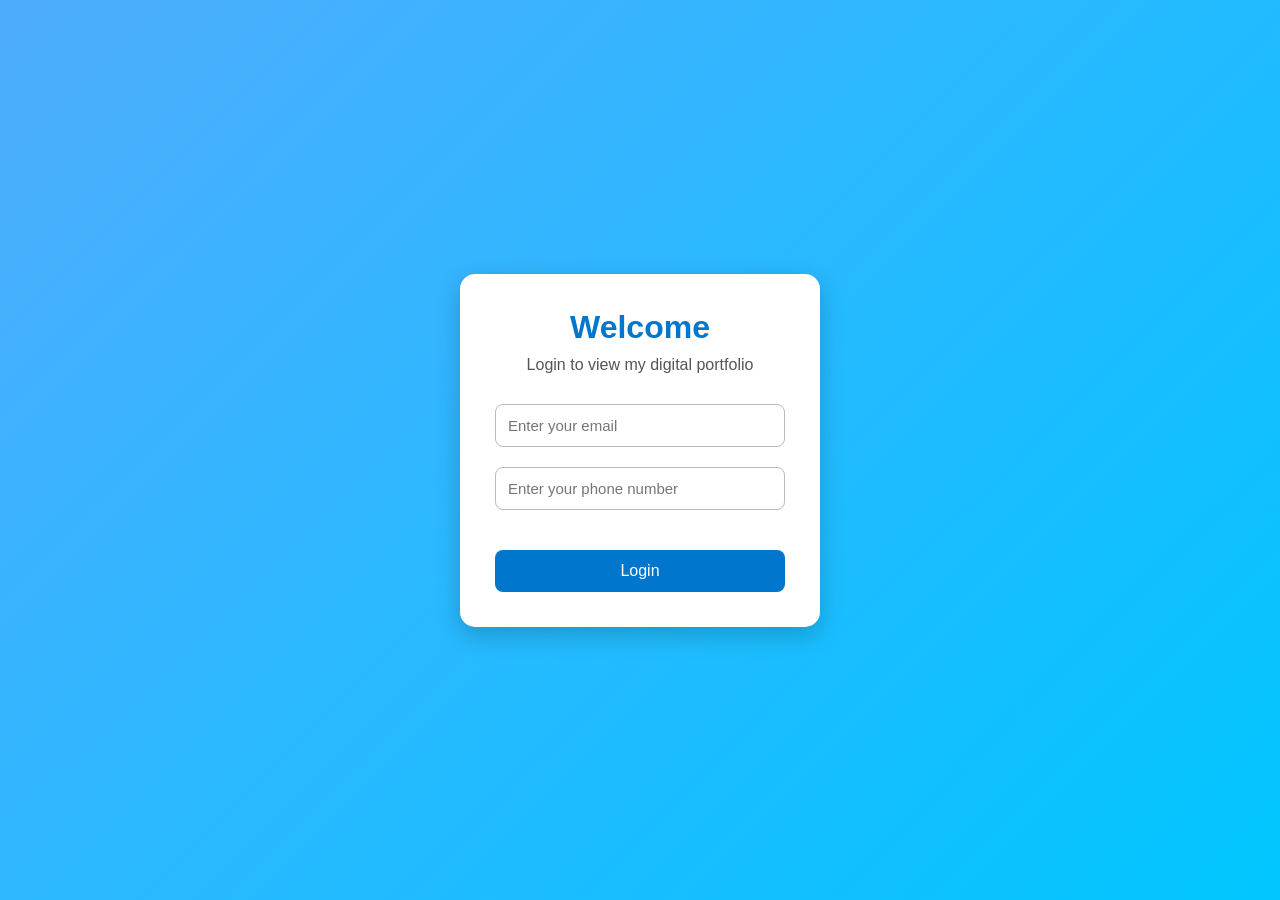
==== portfolio.html @ e4547590 "Update portfolio.html" ====
<!DOCTYPE html>
<html lang="en">
<head>
    <meta charset="UTF-8">
    <meta name="viewport" content="width=device-width, initial-scale=1.0">
    <title>My Digital Portfolio</title>
    <link rel="stylesheet" href="style.css">
</head>
<body>

    <nav class="navbar">
        <h2>My Portfolio</h2>
        <div>
            <button class="nav-btn" onclick="toggleDarkMode()">Toggle Dark Mode</button>
            <button class="nav-btn logout-btn" onclick="logout()">Logout</button>
        </div>
    </nav>

    <header class="hero reveal">
        <img src="profile.jpg" alt="Profile Photo" class="profile-img">
        <h1>Steve J. Stephen</h1>
        <p>B.Tech Computer Science Student | Programmer | Tech Enthusiast</p>
    </header>

    <section class="about reveal">
        <h2>About Me</h2>
        <p>
            I am a B.Tech Computer Science student with a strong interest in programming,
            problem solving, web development, and learning new technologies.
            I enjoy building projects and improving my technical skills step by step.
        </p>
    </section>

    <section class="skills reveal">
        <h2>Skills</h2>
        <div class="skill-list">
            <span>C</span>
            <span>Python</span>
            <span>Java</span>
            <span>HTML</span>
            <span>CSS</span>
            <span>JavaScript</span>
            <span>GitHub</span>
        </div>
    </section>

    <section class="projects reveal">
        <h2>Projects</h2>
        <div class="project-container">

            <div class="project-card">
                <h3>Digital Portfolio Website</h3>
                <p>
                    A modern responsive portfolio website with login validation, dark mode, and animations.
                </p>

                <div class="project-links">
                    <a href="https://stevejs-droid.github.io/digital-portfolio/portfolio.html" target="_blank" class="btn demo-btn">
                        🚀 Live Demo
                    </a>

                    <a href="https://github.com/stevejs-droid/digital-portfolio" target="_blank" class="btn code-btn">
                        💻 Source Code
                    </a>
                </div>
            </div>

            <div class="project-card">
                <h3>Student Mark Calculator</h3>
                <p>
                    A simple application to calculate student marks, total, and average.
                </p>

                <div class="project-links">
                    <a href="https://stevejs-droid.github.io/Student_Mark_Calculator/" target="_blank" class="btn demo-btn">
                        🚀 Live Demo
                    </a>

                    <a href="https://github.com/stevejs-droid/Student_Mark_Calculator" target="_blank" class="btn code-btn">
                        💻 Source Code
                    </a>
                </div>
            </div>

        </div>
    </section>

    <section class="contact reveal">
        <h2>Contact Me</h2>

        <div class="contact-box">
            <p><strong>Email:</strong> stevealpy@gmail.com</p>
            <p><strong>Phone:</strong> +91 7012779762</p>

            <div class="social-links">
                <a href="https://www.linkedin.com/in/steve-j-stephen-24732438b/" target="_blank" class="social-btn linkedin">
                    LinkedIn
                </a>

                <a href="https://github.com/stevejs-droid" target="_blank" class="social-btn github">
                    GitHub
                </a>
            </div>
        </div>
    </section>

    <footer class="footer">
        <p>© 2026 Steve J. Stephen | All Rights Reserved</p>
    </footer>

    <script src="script.js"></script>
</body>
</html>
---- style.css ----
* {
    margin: 0;
    padding: 0;
    box-sizing: border-box;
}

body {
    font-family: Arial, sans-serif;
    background: #f4f7fb;
    color: #222;
    transition: 0.3s;
}

/* Login Page */
.login-body {
    background: linear-gradient(135deg, #4facfe, #00c6ff);
    min-height: 100vh;
}

.login-container {
    display: flex;
    justify-content: center;
    align-items: center;
    min-height: 100vh;
    padding: 20px;
}

.login-box {
    background: white;
    padding: 35px;
    width: 360px;
    border-radius: 15px;
    box-shadow: 0 8px 25px rgba(0,0,0,0.2);
    text-align: center;
    animation: fadeIn 1s ease;
}

.login-box h1 {
    margin-bottom: 10px;
    color: #0077cc;
}

.login-box p {
    margin-bottom: 20px;
    color: #555;
}

.login-box input {
    width: 100%;
    padding: 12px;
    margin: 10px 0;
    border: 1px solid #bbb;
    border-radius: 8px;
    font-size: 15px;
}

.login-box button {
    width: 100%;
    padding: 12px;
    background: #0077cc;
    color: white;
    border: none;
    border-radius: 8px;
    font-size: 16px;
    cursor: pointer;
    margin-top: 10px;
}

.login-box button:hover {
    background: #005fa3;
}

#error-msg {
    color: red;
    font-size: 14px;
    margin-top: 8px;
}

/* Navbar */
.navbar {
    background: #0077cc;
    color: white;
    padding: 15px 30px;
    display: flex;
    justify-content: space-between;
    align-items: center;
}

.nav-btn {
    padding: 10px 14px;
    border: none;
    background: white;
    color: #0077cc;
    border-radius: 6px;
    cursor: pointer;
    margin-left: 10px;
    font-weight: bold;
}

.nav-btn:hover {
    background: #e6f2ff;
}

.logout-btn {
    background: #ffdddd;
    color: #cc0000;
}

/* Hero */
.hero {
    text-align: center;
    padding: 50px 20px 30px;
}

.profile-img {
    width: 140px;
    height: 140px;
    border-radius: 50%;
    border: 5px solid #0077cc;
    object-fit: cover;
    margin-bottom: 15px;
}

/* Sections */
section {
    max-width: 1000px;
    margin: 30px auto;
    background: white;
    padding: 25px;
    border-radius: 14px;
    box-shadow: 0 4px 15px rgba(0,0,0,0.08);
}

section h2 {
    margin-bottom: 15px;
    color: #0077cc;
}

/* Skills */
.skill-list {
    display: flex;
    flex-wrap: wrap;
    gap: 12px;
}

.skill-list span {
    background: #e6f2ff;
    color: #0077cc;
    padding: 10px 15px;
    border-radius: 20px;
    font-weight: bold;
}

/* Projects */
.project-container {
    display: flex;
    flex-wrap: wrap;
    gap: 20px;
}

.project-card {
    flex: 1 1 250px;
    background: #f8fbff;
    padding: 20px;
    border-left: 5px solid #0077cc;
    border-radius: 10px;
    transition: transform 0.3s;
}

.project-card:hover {
    transform: translateY(-5px);
}

/* Contact Social Links */
.social-links {
    margin-top: 15px;
    display: flex;
    gap: 15px;
    flex-wrap: wrap;
}

.social-btn {
    padding: 10px 18px;
    border-radius: 8px;
    text-decoration: none;
    color: white;
    font-weight: bold;
    transition: 0.3s;
}

.linkedin {
    background: #0077b5;
}

.linkedin:hover {
    background: #005582;
}

.github {
    background: #333;
}

.github:hover {
    background: #000;
}

/* Footer */
.footer {
    text-align: center;
    padding: 20px;
    background: #0077cc;
    color: white;
    margin-top: 30px;
}

/* Dark Mode */
.dark-mode {
    background: #121212;
    color: white;
}

.dark-mode section {
    background: #1e1e1e;
    color: white;
}

.dark-mode .project-card {
    background: #2a2a2a;
}

.dark-mode .skill-list span {
    background: #333;
    color: #fff;
}

.dark-mode .navbar,
.dark-mode .footer {
    background: #1a1a1a;
}

/* Animation */
.reveal {
    opacity: 0;
    transform: translateY(40px);
    animation: revealAnim 1s forwards;
}

.reveal:nth-child(2) {
    animation-delay: 0.2s;
}

.reveal:nth-child(3) {
    animation-delay: 0.4s;
}

.reveal:nth-child(4) {
    animation-delay: 0.6s;
}

.reveal:nth-child(5) {
    animation-delay: 0.8s;
}

@keyframes revealAnim {
    to {
        opacity: 1;
        transform: translateY(0);
    }
}

@keyframes fadeIn {
    from {
        opacity: 0;
        transform: scale(0.95);
    }
    to {
        opacity: 1;
        transform: scale(1);
    }
}
/* Project Buttons */
.project-links {
    margin-top: 15px;
    display: flex;
    gap: 10px;
    flex-wrap: wrap;
}

.btn {
    padding: 8px 14px;
    border-radius: 6px;
    text-decoration: none;
    color: white;
    font-size: 14px;
    font-weight: bold;
    transition: 0.3s;
}

.demo-btn {
    background: #28a745;
}

.demo-btn:hover {
    background: #1e7e34;
}

.code-btn {
    background: #333;
}

.code-btn:hover {
    background: #000;
}
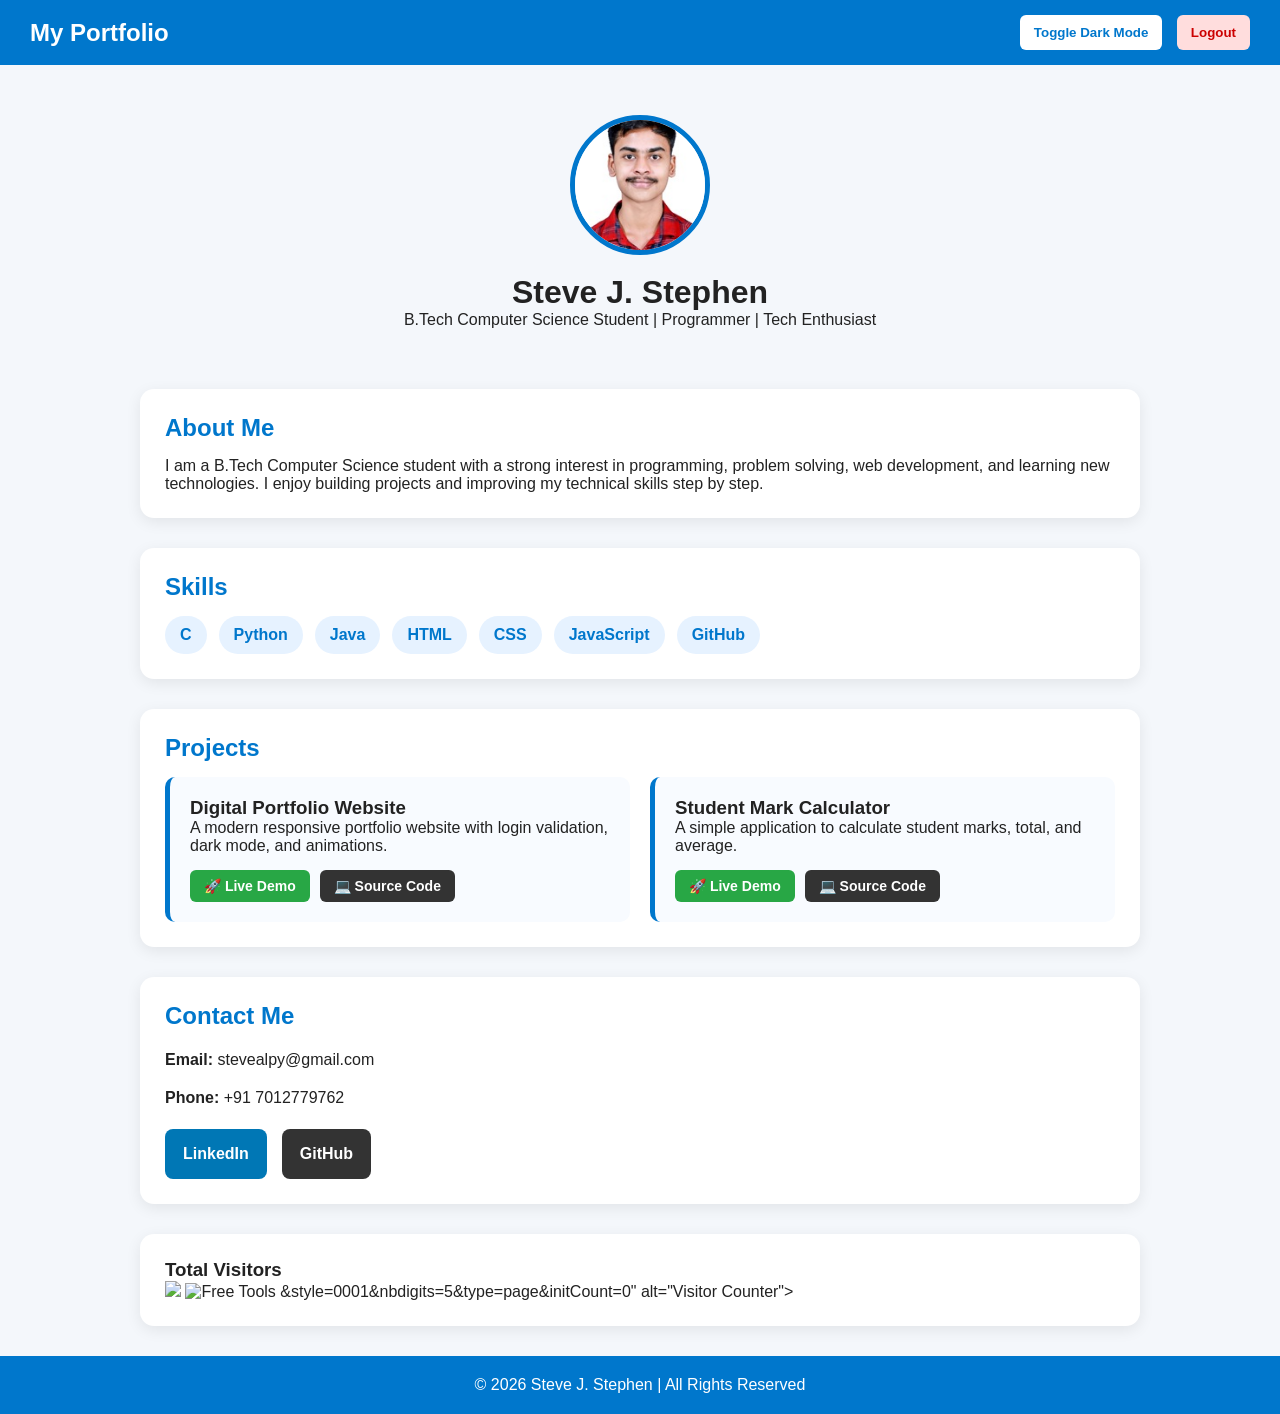
==== commit 521592e7: "Update portfolio.html" ====
--- a/portfolio.html
+++ b/portfolio.html
@@ -104,9 +104,16 @@
         </div>
     </section>
 
-    <footer class="footer">
-        <p>© 2026 Steve J. Stephen | All Rights Reserved</p>
-    </footer>
+<section class="visitor-count">
+    <h3>Total Visitors</h3>
+    <img src="https://hitwebcounter.com/counter/counter.php?page=<!-- hitwebcounter Code START -->
+<a href="https://www.hitwebcounter.com/" target="_blank">
+<img src="https://hitwebcounter.com/counter/counter.php?page=21486927&style=0036&nbdigits=5&type=page&initCount=0" title="Free Tools" Alt="Free Tools"   border="0" /></a>   &style=0001&nbdigits=5&type=page&initCount=0" alt="Visitor Counter">
+</section>
+
+<footer class="footer">
+    <p>© 2026 Steve J. Stephen | All Rights Reserved</p>
+</footer>
 
     <script src="script.js"></script>
 </body>
--- a/style.css
+++ b/style.css
@@ -171,7 +171,50 @@
     transform: translateY(-5px);
 }
 
-/* Contact Social Links */
+.project-links {
+    margin-top: 15px;
+    display: flex;
+    gap: 10px;
+    flex-wrap: wrap;
+}
+
+.btn {
+    padding: 8px 14px;
+    border-radius: 6px;
+    text-decoration: none;
+    color: white;
+    font-size: 14px;
+    font-weight: bold;
+    transition: 0.3s;
+}
+
+.demo-btn {
+    background: #28a745;
+}
+
+.demo-btn:hover {
+    background: #1e7e34;
+}
+
+.code-btn {
+    background: #333;
+}
+
+.code-btn:hover {
+    background: #000;
+}
+
+/* Contact Section */
+.contact-box {
+    margin-top: 10px;
+    line-height: 1.9;
+}
+
+.contact-box p {
+    font-size: 16px;
+    margin-bottom: 8px;
+}
+
 .social-links {
     margin-top: 15px;
     display: flex;
@@ -278,36 +321,3 @@
         transform: scale(1);
     }
 }
-/* Project Buttons */
-.project-links {
-    margin-top: 15px;
-    display: flex;
-    gap: 10px;
-    flex-wrap: wrap;
-}
-
-.btn {
-    padding: 8px 14px;
-    border-radius: 6px;
-    text-decoration: none;
-    color: white;
-    font-size: 14px;
-    font-weight: bold;
-    transition: 0.3s;
-}
-
-.demo-btn {
-    background: #28a745;
-}
-
-.demo-btn:hover {
-    background: #1e7e34;
-}
-
-.code-btn {
-    background: #333;
-}
-
-.code-btn:hover {
-    background: #000;
-}
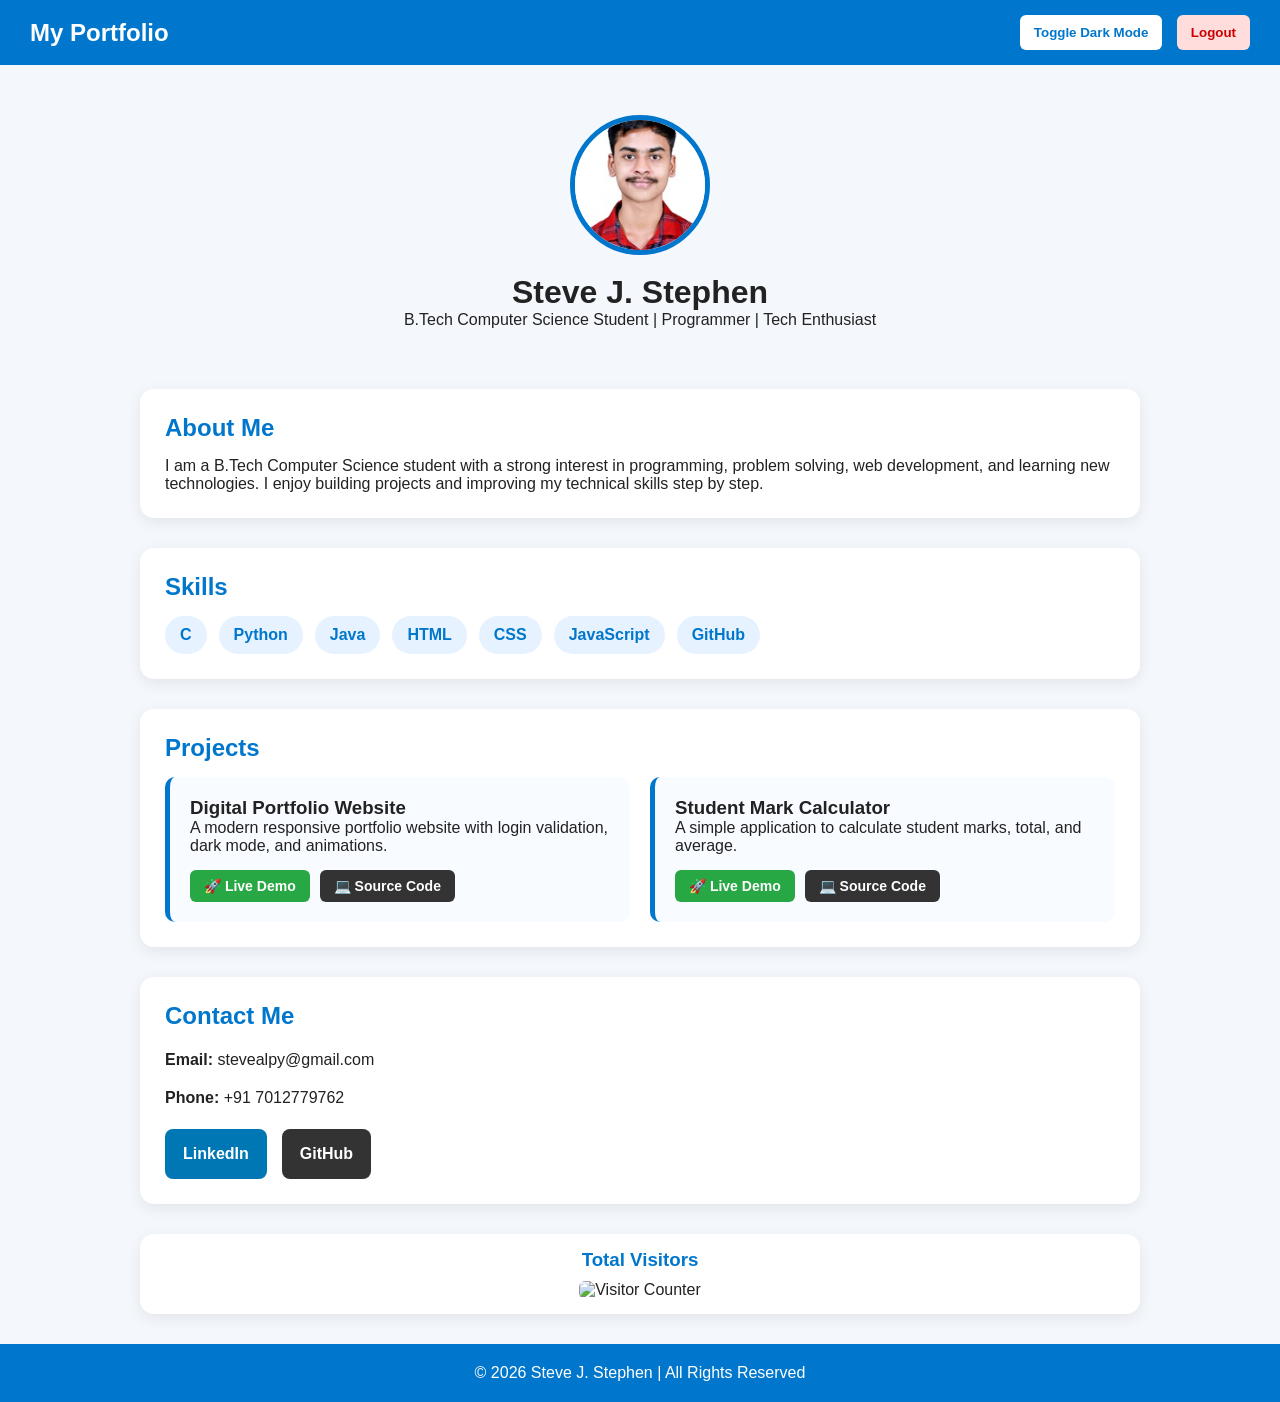
==== commit 9f1a25f6: "Update portfolio.html" ====
--- a/portfolio.html
+++ b/portfolio.html
@@ -106,9 +106,7 @@
 
 <section class="visitor-count">
     <h3>Total Visitors</h3>
-    <img src="https://hitwebcounter.com/counter/counter.php?page=<!-- hitwebcounter Code START -->
-<a href="https://www.hitwebcounter.com/" target="_blank">
-<img src="https://hitwebcounter.com/counter/counter.php?page=21486927&style=0036&nbdigits=5&type=page&initCount=0" title="Free Tools" Alt="Free Tools"   border="0" /></a>   &style=0001&nbdigits=5&type=page&initCount=0" alt="Visitor Counter">
+    <img src="https://hitwebcounter.com/counter/counter.php?page=123456&style=0001&nbdigits=5&type=page&initCount=0" alt="Visitor Counter">
 </section>
 
 <footer class="footer">
--- a/style.css
+++ b/style.css
@@ -321,3 +321,17 @@
         transform: scale(1);
     }
 }
+.visitor-count {
+    text-align: center;
+    margin: 30px auto;
+    padding: 15px;
+}
+
+.visitor-count h3 {
+    margin-bottom: 10px;
+    color: #0077cc;
+}
+
+.visitor-count img {
+    border-radius: 6px;
+}
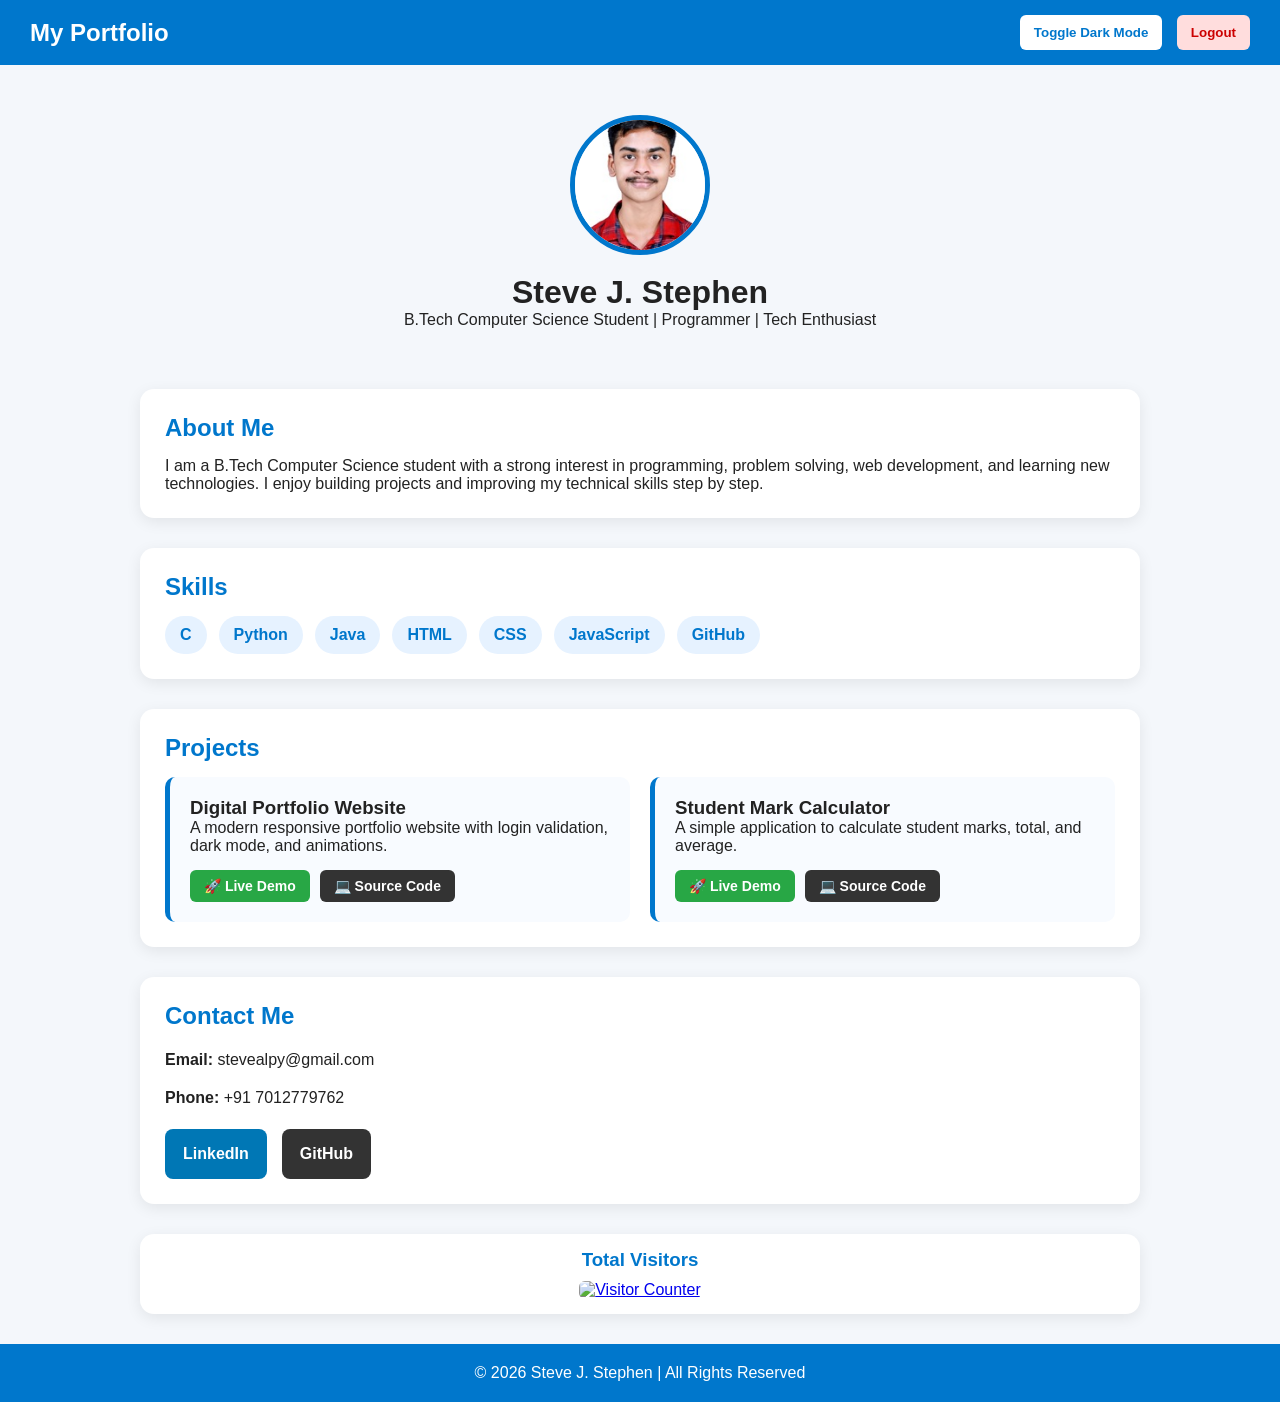
==== commit 307c594f: "Update portfolio.html" ====
--- a/portfolio.html
+++ b/portfolio.html
@@ -106,13 +106,18 @@
 
 <section class="visitor-count">
     <h3>Total Visitors</h3>
-    <img src="https://hitwebcounter.com/counter/counter.php?page=123456&style=0001&nbdigits=5&type=page&initCount=0" alt="Visitor Counter">
+
+    <a href="https://www.hitwebcounter.com/" target="_blank">
+        <img src="https://hitwebcounter.com/counter/counter.php?page=21486927&style=0036&nbdigits=5&type=page&initCount=0" 
+             title="Visitor Counter" 
+             alt="Visitor Counter" 
+             border="0">
+    </a>
 </section>
 
 <footer class="footer">
     <p>© 2026 Steve J. Stephen | All Rights Reserved</p>
 </footer>
-
     <script src="script.js"></script>
 </body>
 </html>
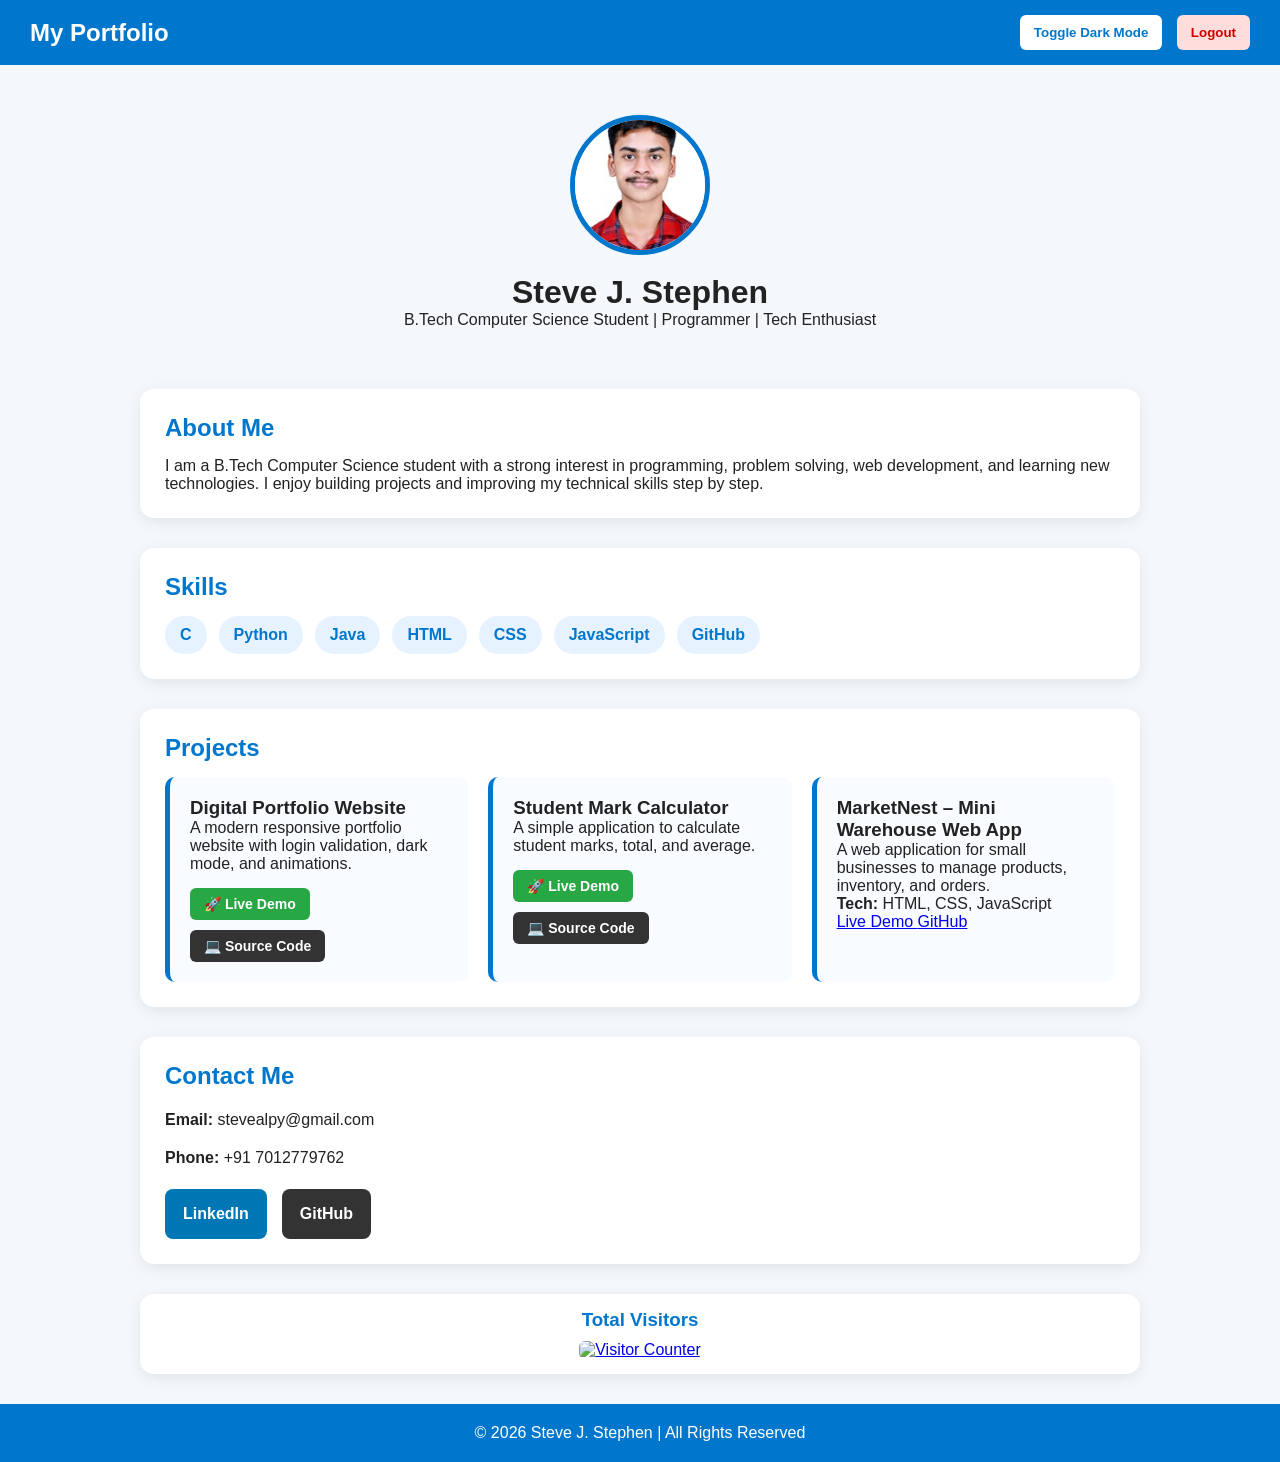
==== commit b1ca701a: "Add 'MarketNest' project to portfolio Added a new project 'MarketNest' to the portfolio with demo an" ====
--- a/portfolio.html
+++ b/portfolio.html
@@ -81,6 +81,23 @@
                     </a>
                 </div>
             </div>
+            <div class="project-card">
+  <h3>MarketNest – Mini Warehouse Web App</h3>
+  <p>
+    A web application for small businesses to manage products,
+    inventory, and orders.
+  </p>
+
+  <p><strong>Tech:</strong> HTML, CSS, JavaScript</p>
+
+  <a href="https://stevejs-droid.github.io/marketnest/" target="_blank">
+    Live Demo
+  </a>
+
+  <a href="https://github.com/stevejs-droid/marketnest" target="_blank">
+    GitHub
+  </a>
+</div>
 
         </div>
     </section>
--- a/style.css
+++ b/style.css
@@ -321,6 +321,7 @@
         transform: scale(1);
     }
 }
+/* Visitor Counter */
 .visitor-count {
     text-align: center;
     margin: 30px auto;
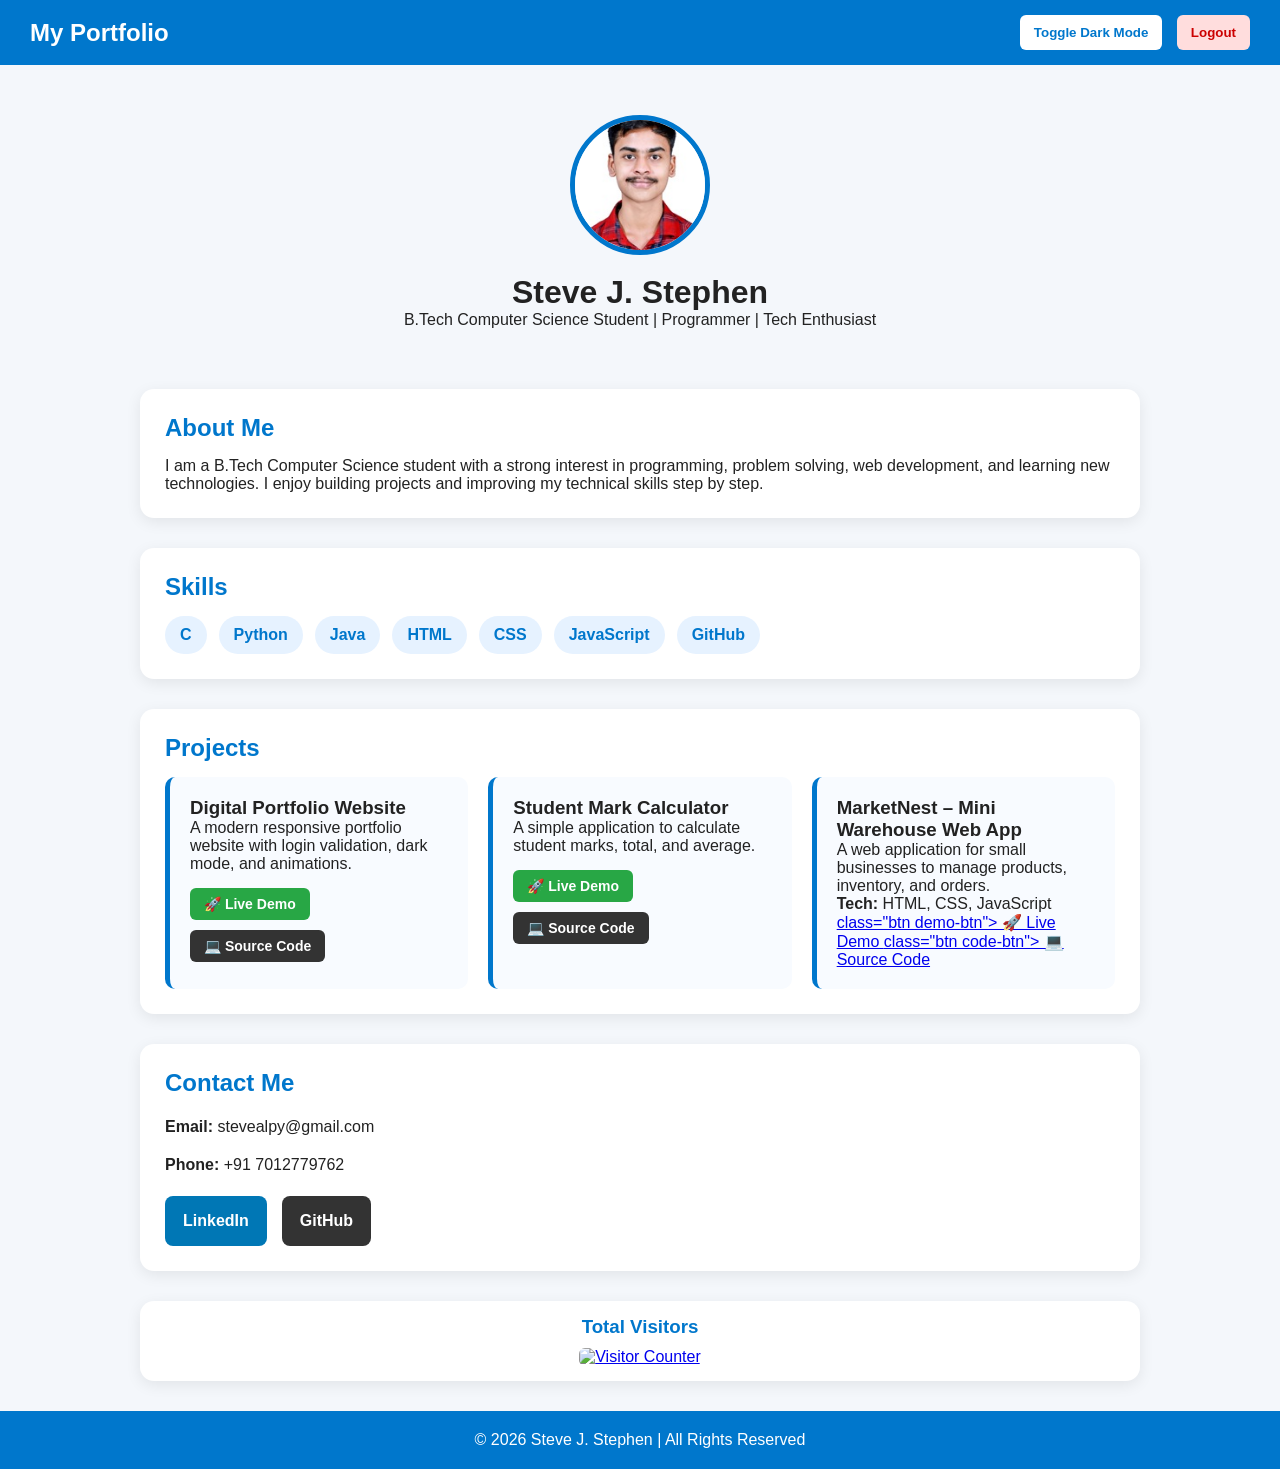
==== commit c973a3e2: "Update portfolio.html" ====
--- a/portfolio.html
+++ b/portfolio.html
@@ -90,12 +90,12 @@
 
   <p><strong>Tech:</strong> HTML, CSS, JavaScript</p>
 
-  <a href="https://stevejs-droid.github.io/marketnest/" target="_blank">
-    Live Demo
+  <a href="https://stevejs-droid.github.io/marketnest/" target="_blank"> class="btn demo-btn">
+                        🚀 Live Demo
   </a>
 
-  <a href="https://github.com/stevejs-droid/marketnest" target="_blank">
-    GitHub
+  <a href="https://github.com/stevejs-droid/marketnest" target="_blank"> class="btn code-btn">
+                        💻 Source Code
   </a>
 </div>
 
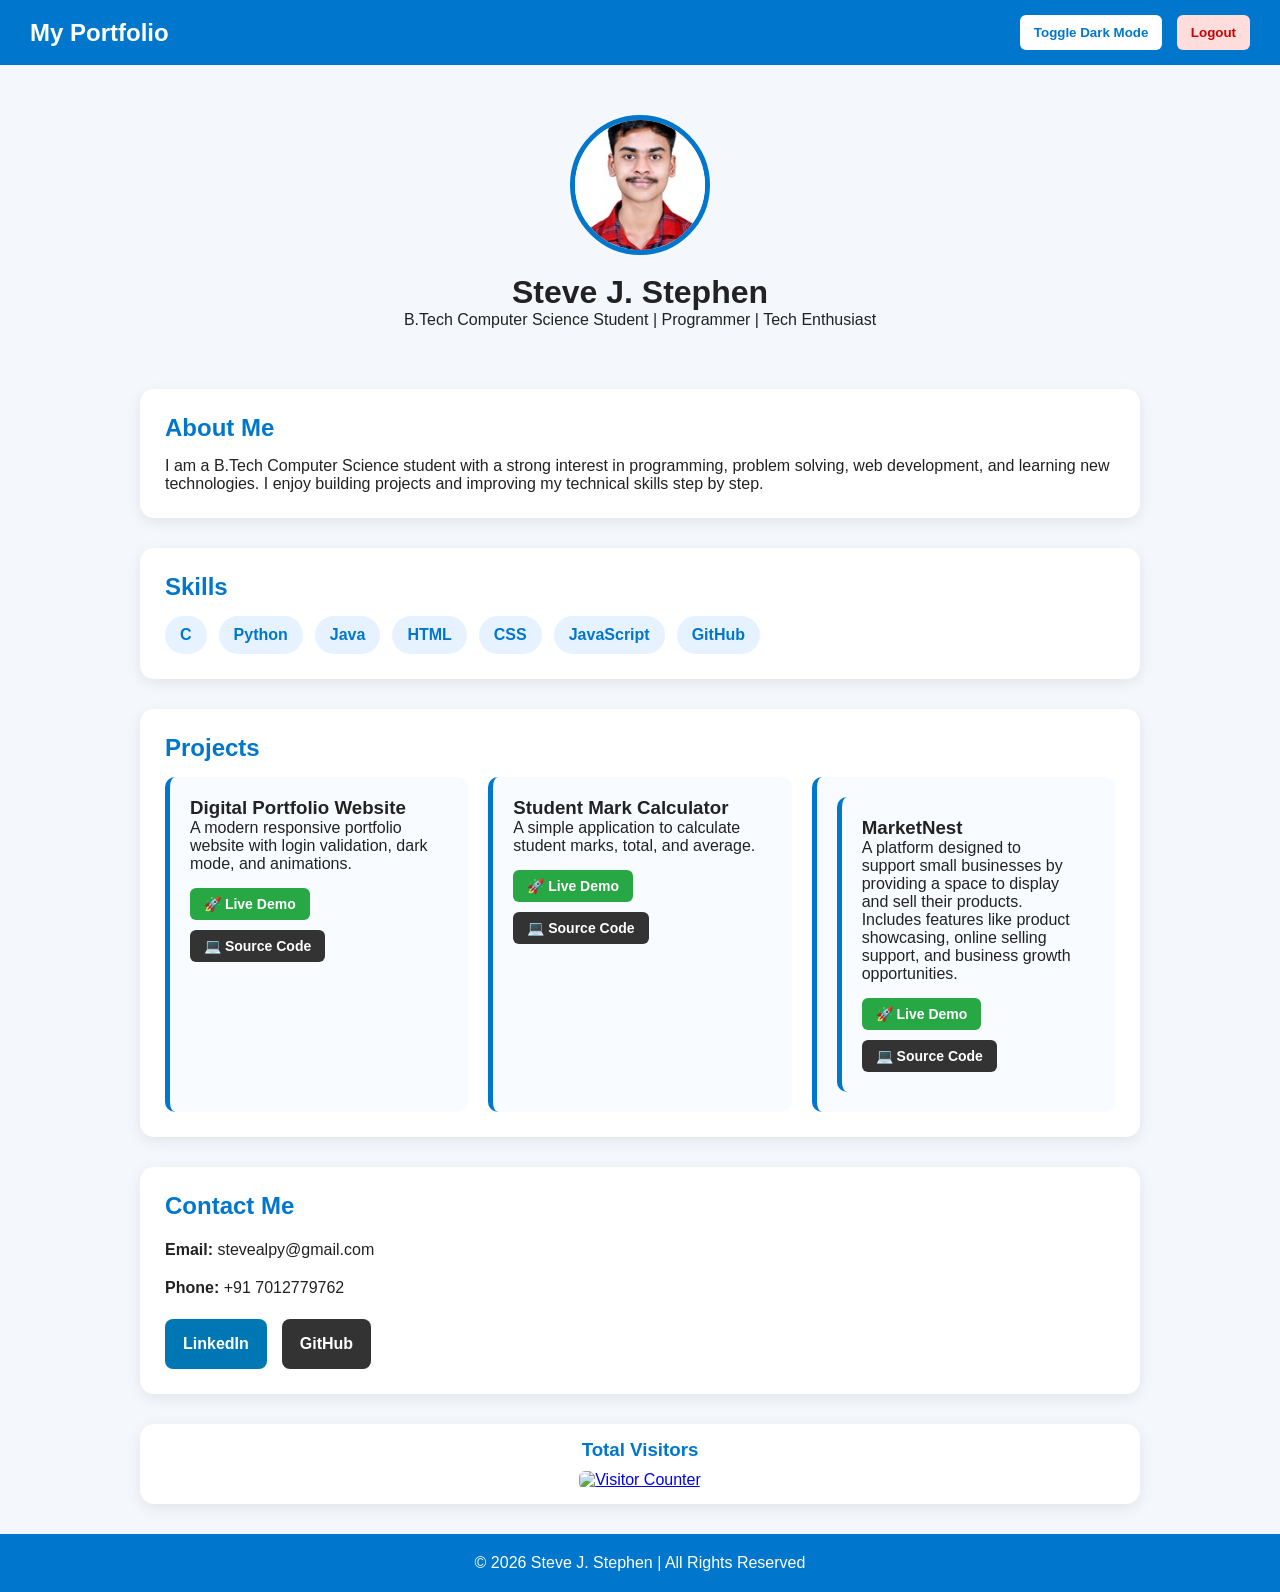
==== commit dd389dc0: "Update portfolio.html" ====
--- a/portfolio.html
+++ b/portfolio.html
@@ -82,23 +82,23 @@
                 </div>
             </div>
             <div class="project-card">
-  <h3>MarketNest – Mini Warehouse Web App</h3>
-  <p>
-    A web application for small businesses to manage products,
-    inventory, and orders.
-  </p>
+  <div class="project-card">
+    <h3>MarketNest</h3>
+    <p>
+        A platform designed to support small businesses by providing a space to display and sell their products. 
+        Includes features like product showcasing, online selling support, and business growth opportunities.
+    </p>
 
-  <p><strong>Tech:</strong> HTML, CSS, JavaScript</p>
+    <div class="project-links">
+        <a href="https://stevejs-droid.github.io/marketnest/" target="_blank" class="btn demo-btn">
+            🚀 Live Demo
+        </a>
 
-  <a href="https://stevejs-droid.github.io/marketnest/" target="_blank"> class="btn demo-btn">
-                        🚀 Live Demo
-  </a>
-
-  <a href="https://github.com/stevejs-droid/marketnest" target="_blank"> class="btn code-btn">
-                        💻 Source Code
-  </a>
+        <a href="https://github.com/stevejs-droid/marketnest" target="_blank" class="btn code-btn">
+            💻 Source Code
+        </a>
+    </div>
 </div>
-
         </div>
     </section>
 
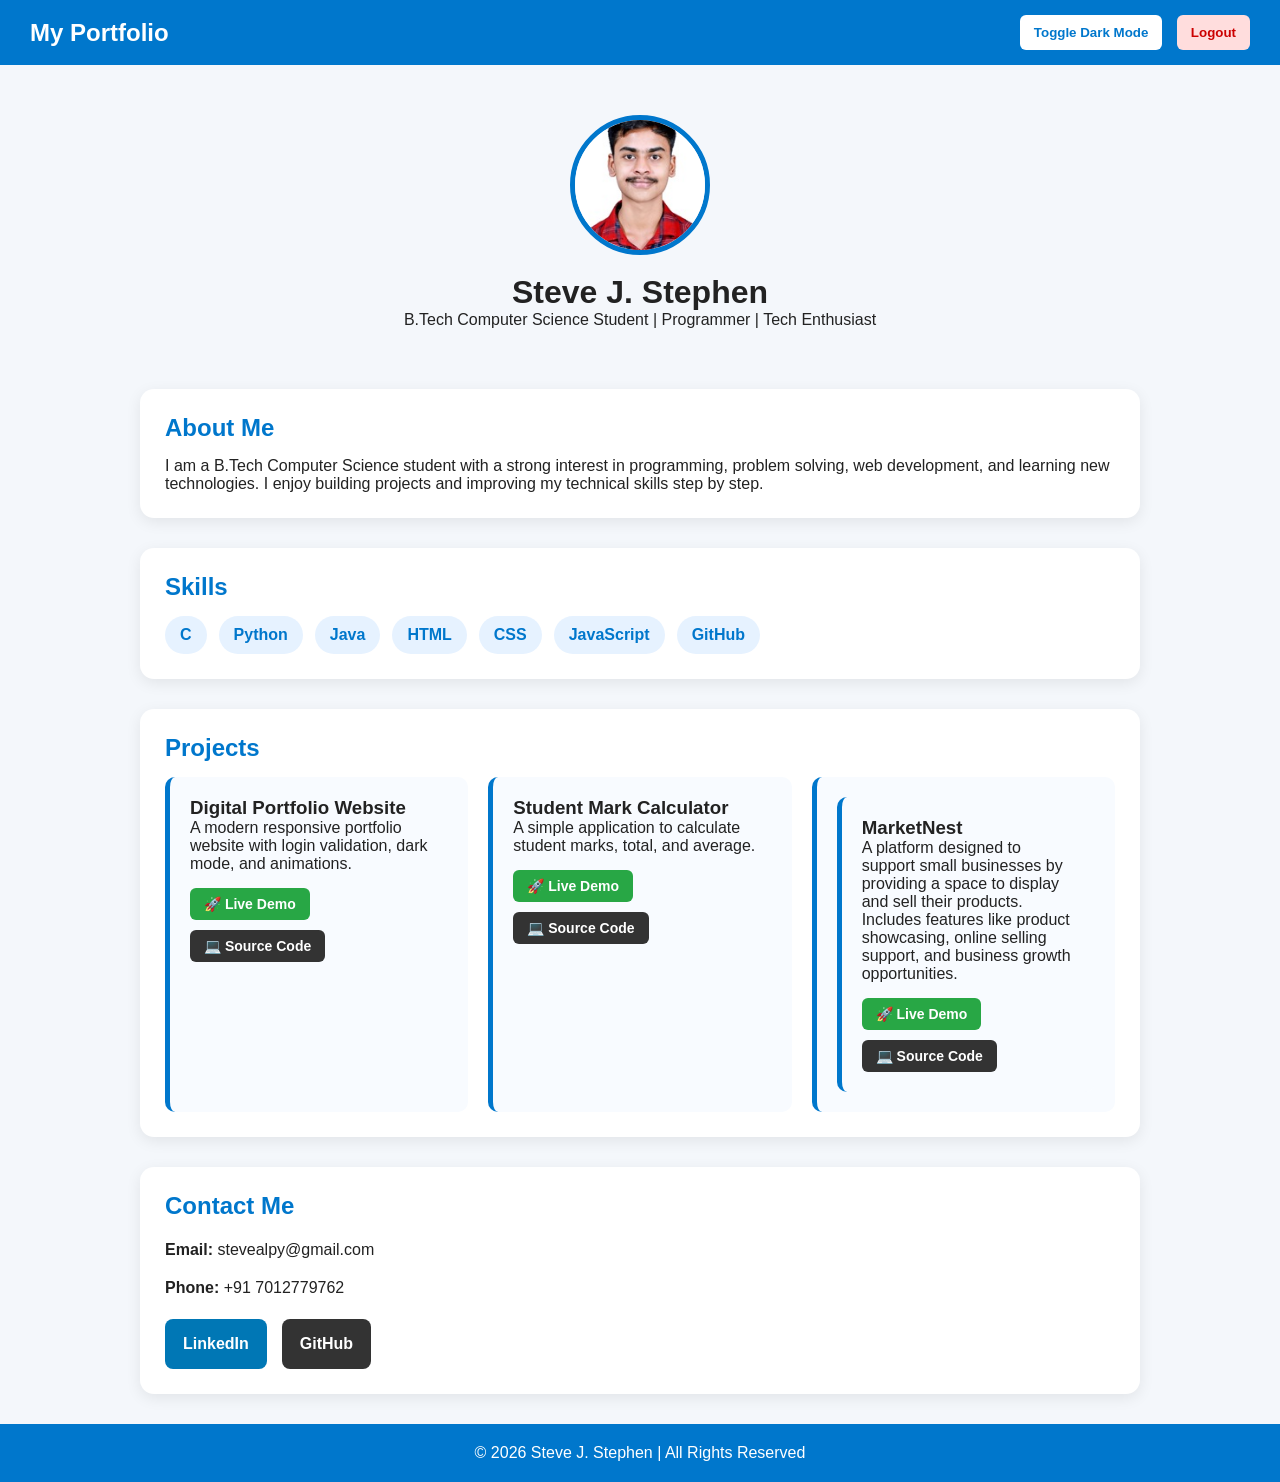
==== commit d96c5172: "Integrate Google Analytics tracking Added Google Analytics tracking code to the portfolio." ====
--- a/portfolio.html
+++ b/portfolio.html
@@ -1,6 +1,15 @@
 <!DOCTYPE html>
 <html lang="en">
 <head>
+<!-- Google tag (gtag.js) -->
+<script async src="https://www.googletagmanager.com/gtag/js?id=G-RKWTSE4NDS"></script>
+<script>
+  window.dataLayer = window.dataLayer || [];
+  function gtag(){dataLayer.push(arguments);}
+  gtag('js', new Date());
+
+  gtag('config', 'G-RKWTSE4NDS');
+</script>
     <meta charset="UTF-8">
     <meta name="viewport" content="width=device-width, initial-scale=1.0">
     <title>My Digital Portfolio</title>
@@ -121,17 +130,6 @@
         </div>
     </section>
 
-<section class="visitor-count">
-    <h3>Total Visitors</h3>
-
-    <a href="https://www.hitwebcounter.com/" target="_blank">
-        <img src="https://hitwebcounter.com/counter/counter.php?page=21486927&style=0036&nbdigits=5&type=page&initCount=0" 
-             title="Visitor Counter" 
-             alt="Visitor Counter" 
-             border="0">
-    </a>
-</section>
-
 <footer class="footer">
     <p>© 2026 Steve J. Stephen | All Rights Reserved</p>
 </footer>
